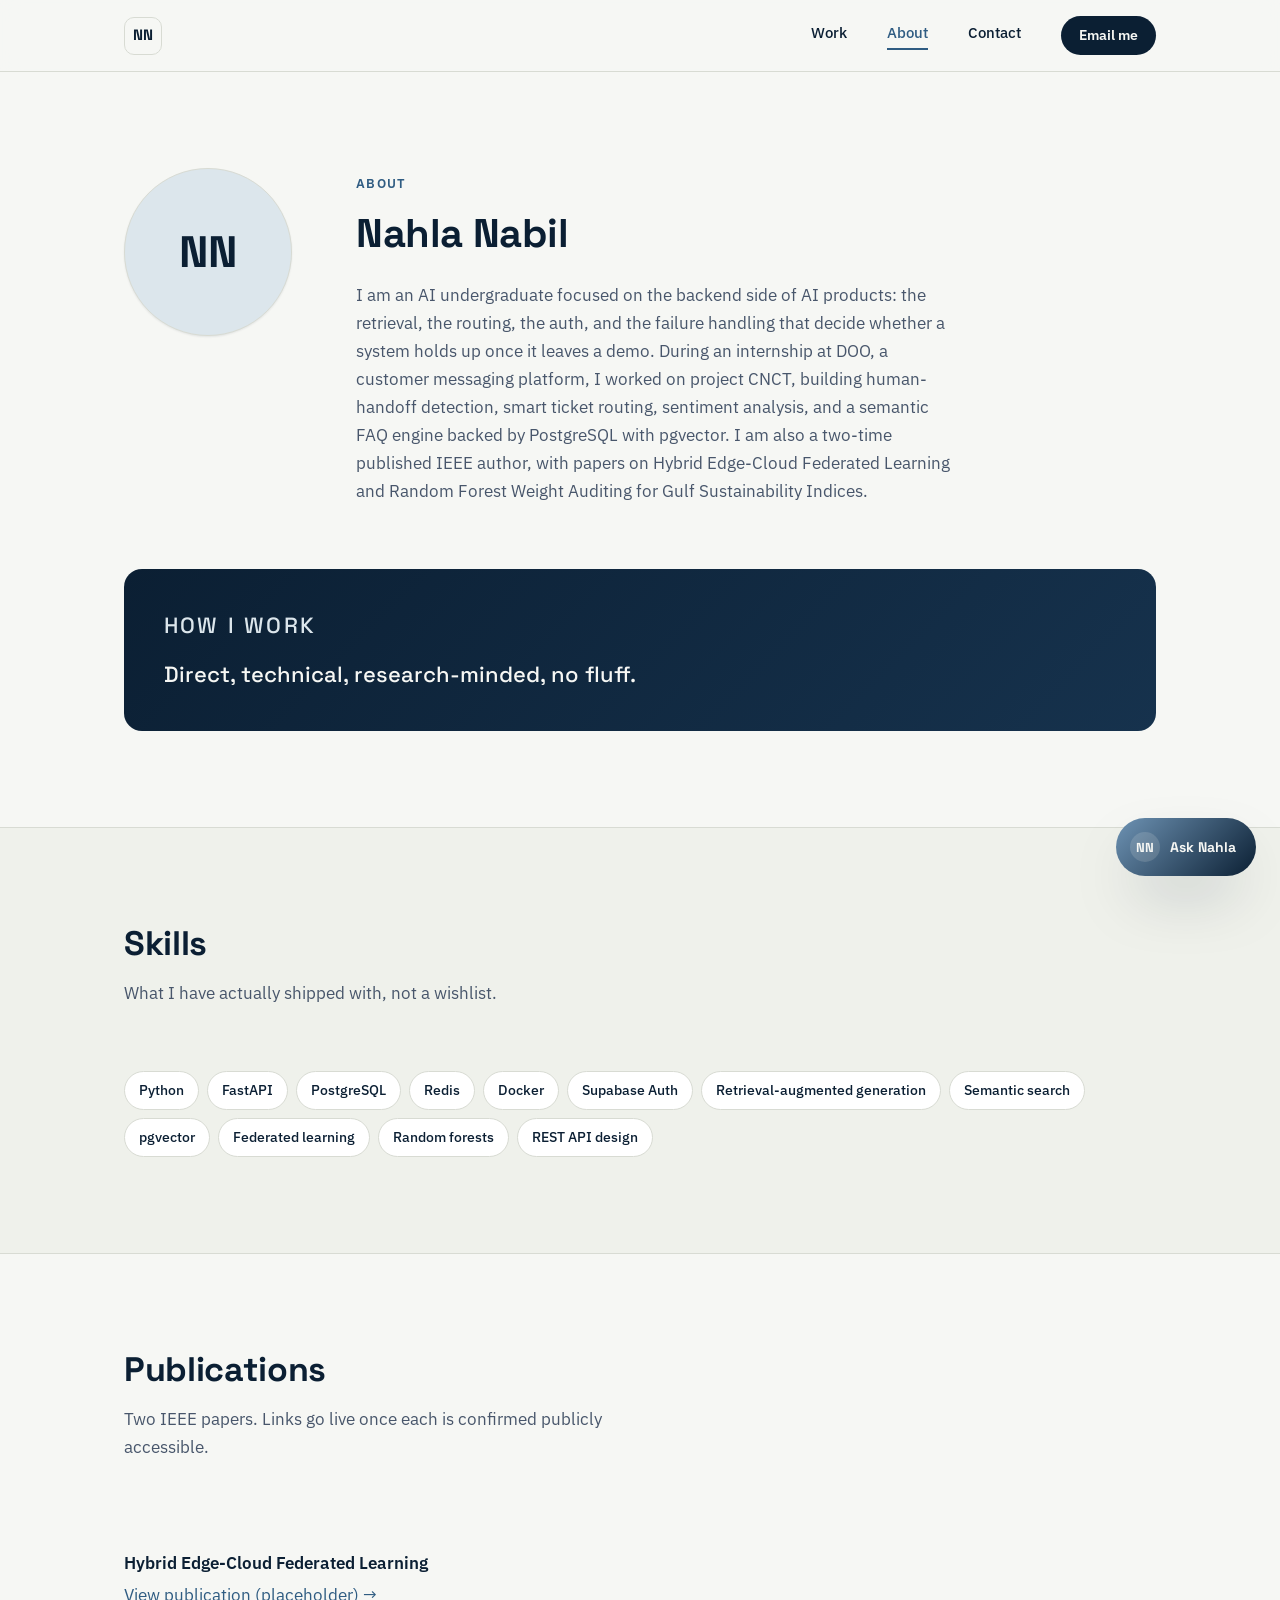
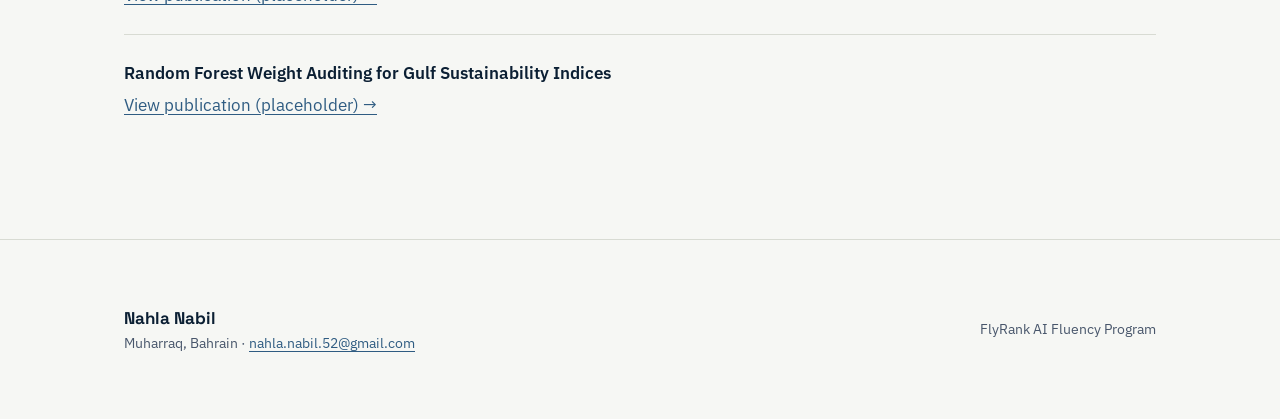
==== about.html @ 473c6525 "Rebuild as 4-page Lovable-style site with Ask Nahla voice agent widget" ====
<!DOCTYPE html>
<html lang="en">
<head>
  <meta charset="UTF-8">
  <meta name="viewport" content="width=device-width, initial-scale=1.0">
  <title>Nahla Nabil: About</title>
  <meta name="description" content="Nahla Nabil, Backend AI Engineering intern: background, how she works, skills, and publications.">
  <link rel="icon" href="data:image/svg+xml,%3Csvg xmlns='http://www.w3.org/2000/svg' viewBox='0 0 64 64'%3E%3Crect width='64' height='64' rx='14' fill='%230B1F33'/%3E%3Ctext x='32' y='40' font-family='Georgia,serif' font-size='24' font-weight='700' fill='%23F6F7F4' text-anchor='middle'%3ENN%3C/text%3E%3C/svg%3E">

  <link rel="preconnect" href="https://fonts.googleapis.com">
  <link rel="preconnect" href="https://fonts.gstatic.com" crossorigin>
  <link href="https://fonts.googleapis.com/css2?family=Space+Grotesk:wght@500;700&family=IBM+Plex+Sans:wght@400;500;600&display=swap" rel="stylesheet">

  <link rel="stylesheet" href="style.css">
  <link rel="stylesheet" href="agent.css">
</head>
<body>

  <a class="skip-link" href="#main">Skip to main content</a>

  <header class="site-header">
    <div class="wrap header-inner">
      <a class="mark" href="index.html" aria-label="Nahla Nabil, home">NN</a>
      <nav class="site-nav" aria-label="Primary">
        <button class="nav-toggle" aria-expanded="false" aria-controls="nav-links" aria-label="Toggle navigation menu">
          <span></span><span></span><span></span>
        </button>
        <div class="nav-links" id="nav-links">
          <a href="work.html">Work</a>
          <a href="about.html" aria-current="page">About</a>
          <a href="contact.html">Contact</a>
          <a class="nav-cta" href="mailto:nahla.nabil.52@gmail.com">Email me</a>
        </div>
      </nav>
    </div>
  </header>

  <main id="main">
    <section class="section section-flush">
      <div class="wrap">
        <div class="about-layout">
          <!-- PLACEHOLDER: replace this initials avatar with a real photo, see README -->
          <div class="avatar reveal" aria-hidden="true">NN</div>
          <div>
            <p class="eyebrow reveal">About</p>
            <h1 class="page-title reveal reveal-delay-1">Nahla Nabil</h1>
            <p class="lede reveal reveal-delay-2">
              I am an AI undergraduate focused on the backend side of AI products: the
              retrieval, the routing, the auth, and the failure handling that decide whether a
              system holds up once it leaves a demo. During an internship at DOO, a customer
              messaging platform, I worked on project CNCT, building human-handoff detection,
              smart ticket routing, sentiment analysis, and a semantic FAQ engine backed by
              PostgreSQL with pgvector. I am also a two-time published IEEE author, with papers
              on Hybrid Edge-Cloud Federated Learning and Random Forest Weight Auditing for
              Gulf Sustainability Indices.
            </p>
          </div>
        </div>

        <div class="voice-card reveal">
          <p class="eyebrow">How I work</p>
          <p>Direct, technical, research-minded, no fluff.</p>
        </div>
      </div>
    </section>

    <section class="section section-alt" id="skills">
      <div class="wrap">
        <div class="section-head reveal">
          <h2>Skills</h2>
          <p>What I have actually shipped with, not a wishlist.</p>
        </div>
        <ul class="skills-list reveal">
          <li>Python</li>
          <li>FastAPI</li>
          <li>PostgreSQL</li>
          <li>Redis</li>
          <li>Docker</li>
          <li>Supabase Auth</li>
          <li>Retrieval-augmented generation</li>
          <li>Semantic search</li>
          <li>pgvector</li>
          <li>Federated learning</li>
          <li>Random forests</li>
          <li>REST API design</li>
        </ul>
      </div>
    </section>

    <section class="section" id="publications">
      <div class="wrap">
        <div class="section-head reveal">
          <h2>Publications</h2>
          <p>Two IEEE papers. Links go live once each is confirmed publicly accessible.</p>
        </div>
        <ul class="pub-list reveal">
          <li>
            <span class="pub-title">Hybrid Edge-Cloud Federated Learning</span>
            <!-- PLACEHOLDER: add the real IEEE Xplore / DOI link once confirmed -->
            <a href="#" data-pub-link="fed-learning">View publication (placeholder) &rarr;</a>
          </li>
          <li>
            <span class="pub-title">Random Forest Weight Auditing for Gulf Sustainability Indices</span>
            <!-- PLACEHOLDER: add the real IEEE Xplore / DOI link once confirmed -->
            <a href="#" data-pub-link="rf-auditing">View publication (placeholder) &rarr;</a>
          </li>
        </ul>
      </div>
    </section>
  </main>

  <footer class="site-footer">
    <div class="wrap footer-inner">
      <div>
        <p class="footer-name">Nahla Nabil</p>
        <p class="footer-meta">Muharraq, Bahrain &middot; <a href="mailto:nahla.nabil.52@gmail.com">nahla.nabil.52@gmail.com</a></p>
      </div>
      <div>
        <p class="footer-note">FlyRank AI Fluency Program</p>
        <div id="flyrank-badge"></div>
      </div>
    </div>
  </footer>

  <div id="agent-root"></div>

  <script src="script.js"></script>
  <script src="agent.js"></script>
</body>
</html>
---- style.css ----
/* ==========================================================================
   Nahla Nabil: personal site
   Identity kit: Space Grotesk (headings) / IBM Plex Sans (body)
   Ink #0B1F33, Paper #F6F7F4, Accent #2F5C82, Line #D8DBD3
   Everything else (gradients, glows, glass) is derived from these four.
   ========================================================================== */

:root {
  --ink: #0B1F33;
  --paper: #F6F7F4;
  --accent: #2F5C82;
  --line: #D8DBD3;

  /* derived tones, all mixes of the four colors above */
  --ink-soft: #48566B;
  --accent-soft: #6E93B4;
  --accent-pale: #DCE6EC;
  --surface: #EFF1EB;
  --hero-mid: #16324D;

  --shadow-sm: 0 1px 2px rgba(11, 31, 51, 0.08);
  --shadow-md: 0 16px 32px -16px rgba(11, 31, 51, 0.28);
  --shadow-lg: 0 28px 64px -20px rgba(11, 31, 51, 0.4);
  --glow: 0 0 0 1px rgba(255, 255, 255, 0.08), 0 12px 40px -10px rgba(110, 147, 180, 0.55);

  --radius-sm: 10px;
  --radius-md: 18px;
  --radius-pill: 999px;

  --max-width: 1080px;
  --max-prose: 640px;

  --space-1: 8px;
  --space-2: 16px;
  --space-3: 24px;
  --space-4: 40px;
  --space-5: 64px;
  --space-6: 96px;
  --space-7: 128px;
}

/* ---- Reset ---- */
*, *::before, *::after { box-sizing: border-box; }
html { -webkit-text-size-adjust: 100%; scroll-behavior: smooth; }

body {
  margin: 0;
  background: var(--paper);
  color: var(--ink);
  font-family: 'IBM Plex Sans', -apple-system, BlinkMacSystemFont, sans-serif;
  font-size: 17px;
  line-height: 1.65;
  -webkit-font-smoothing: antialiased;
}

h1, h2, h3, h4 {
  font-family: 'Space Grotesk', 'IBM Plex Sans', sans-serif;
  font-weight: 700;
  line-height: 1.15;
  letter-spacing: -0.01em;
  margin: 0;
}

p { margin: 0; }

a {
  color: var(--accent);
  text-decoration-thickness: 1px;
  text-underline-offset: 3px;
}
a:hover, a:focus-visible { color: var(--ink); }

ul { margin: 0; padding: 0; list-style: none; }
img { max-width: 100%; display: block; border-radius: var(--radius-sm); }

/* ---- Motion: respect reduced-motion preference ---- */
@media (prefers-reduced-motion: reduce) {
  html { scroll-behavior: auto; }
  *, *::before, *::after {
    animation-duration: 0.001ms !important;
    animation-iteration-count: 1 !important;
    transition-duration: 0.001ms !important;
  }
}

/* ---- Layout helpers ---- */
.wrap { max-width: var(--max-width); margin: 0 auto; padding: 0 var(--space-3); }
.section { padding: var(--space-6) 0; border-top: 1px solid var(--line); }
.section-alt { background: var(--surface); }
.prose { max-width: var(--max-prose); }

.eyebrow {
  display: inline-block;
  font-size: 13px;
  font-weight: 600;
  letter-spacing: 0.1em;
  text-transform: uppercase;
  color: var(--accent);
  margin-bottom: var(--space-2);
}

/* Page intro sections (the short heading block at the top of work/about pages) */
.section-flush { border-top: none; }
.section-tight { padding-bottom: 0; }
.page-title { font-size: clamp(28px, 4.2vw, 40px); margin-bottom: var(--space-3); }
.page-title.is-narrow { max-width: 22ch; }
.lede { color: var(--ink-soft); max-width: 60ch; }

.section-head { margin-bottom: var(--space-5); }
.section-head h2 {
  font-size: clamp(26px, 4vw, 34px);
}
.section-head p { color: var(--ink-soft); margin-top: var(--space-2); max-width: 56ch; }

/* ---- Scroll-reveal ---- */
.reveal {
  opacity: 0;
  transform: translateY(24px);
  transition: opacity 0.7s ease, transform 0.7s ease;
}
.reveal.is-visible { opacity: 1; transform: translateY(0); }
.reveal-delay-1 { transition-delay: 0.08s; }
.reveal-delay-2 { transition-delay: 0.16s; }
.reveal-delay-3 { transition-delay: 0.24s; }

/* ---- Accessibility: skip link ---- */
.skip-link {
  position: absolute;
  left: -9999px;
  top: 0;
  background: var(--ink);
  color: var(--paper);
  padding: var(--space-2);
  z-index: 200;
}
.skip-link:focus { left: var(--space-2); top: var(--space-2); }

a:focus-visible, .btn:focus-visible, button:focus-visible {
  outline: 2px solid var(--accent);
  outline-offset: 2px;
}

/* ==========================================================================
   Header / nav
   ========================================================================== */
.site-header {
  position: sticky;
  top: 0;
  z-index: 50;
  background: rgba(246, 247, 244, 0.82);
  backdrop-filter: blur(10px);
  border-bottom: 1px solid var(--line);
}

.header-inner {
  display: flex;
  align-items: center;
  justify-content: space-between;
  padding-top: var(--space-2);
  padding-bottom: var(--space-2);
}

.mark {
  font-family: 'Space Grotesk', sans-serif;
  font-weight: 700;
  font-size: 15px;
  color: var(--ink);
  border: 1px solid var(--line);
  border-radius: var(--radius-sm);
  width: 38px;
  height: 38px;
  display: flex;
  align-items: center;
  justify-content: center;
  text-decoration: none;
  transition: color 0.2s ease, border-color 0.2s ease, transform 0.2s ease;
}
.mark:hover, .mark:focus-visible {
  color: var(--accent);
  border-color: var(--accent);
  transform: translateY(-1px);
}

.site-nav { display: flex; align-items: center; }

.nav-toggle {
  display: none;
  flex-direction: column;
  justify-content: center;
  gap: 5px;
  width: 38px;
  height: 38px;
  border: 1px solid var(--line);
  border-radius: var(--radius-sm);
  background: transparent;
  cursor: pointer;
}
.nav-toggle span {
  display: block;
  width: 16px;
  height: 2px;
  margin: 0 auto;
  background: var(--ink);
  transition: transform 0.2s ease, opacity 0.2s ease;
}
.nav-toggle[aria-expanded="true"] span:nth-child(1) { transform: translateY(7px) rotate(45deg); }
.nav-toggle[aria-expanded="true"] span:nth-child(2) { opacity: 0; }
.nav-toggle[aria-expanded="true"] span:nth-child(3) { transform: translateY(-7px) rotate(-45deg); }

.nav-links { display: flex; align-items: center; gap: var(--space-4); }

.nav-links a:not(.nav-cta) {
  position: relative;
  color: var(--ink);
  font-size: 15px;
  font-weight: 500;
  text-decoration: none;
  padding-bottom: 4px;
}
.nav-links a:not(.nav-cta)::after {
  content: "";
  position: absolute;
  left: 0;
  bottom: 0;
  width: 100%;
  height: 2px;
  background: var(--accent);
  transform: scaleX(0);
  transform-origin: left;
  transition: transform 0.25s ease;
}
.nav-links a:not(.nav-cta):hover::after,
.nav-links a[aria-current="page"]::after {
  transform: scaleX(1);
}
.nav-links a[aria-current="page"] { color: var(--accent); }

.nav-cta {
  font-size: 14px;
  font-weight: 600;
  color: var(--paper) !important;
  background: var(--ink);
  padding: 8px 18px;
  border-radius: var(--radius-pill);
  text-decoration: none !important;
  transition: background 0.2s ease, transform 0.2s ease;
}
.nav-cta:hover, .nav-cta:focus-visible {
  background: var(--accent);
  transform: translateY(-1px);
}

@media (max-width: 720px) {
  .nav-toggle { display: flex; }
  .nav-links {
    position: absolute;
    top: 100%;
    left: 0;
    right: 0;
    flex-direction: column;
    align-items: flex-start;
    gap: var(--space-2);
    background: var(--paper);
    border-bottom: 1px solid var(--line);
    padding: var(--space-3);
    max-height: 0;
    overflow: hidden;
    opacity: 0;
    transition: max-height 0.3s ease, opacity 0.2s ease;
  }
  .nav-links.is-open { max-height: 320px; opacity: 1; }
  .nav-cta { align-self: flex-start; }
}

/* ==========================================================================
   Buttons
   ========================================================================== */
.btn {
  display: inline-flex;
  align-items: center;
  gap: 8px;
  font-weight: 600;
  font-size: 15px;
  text-decoration: none !important;
  padding: 13px 26px;
  border-radius: var(--radius-pill);
  border: 1px solid transparent;
  cursor: pointer;
  transition: transform 0.2s ease, box-shadow 0.2s ease, background 0.2s ease, border-color 0.2s ease;
}

.btn-primary {
  background: linear-gradient(135deg, var(--accent-soft), var(--accent));
  color: var(--paper) !important;
  box-shadow: var(--shadow-sm);
}
.btn-primary:hover, .btn-primary:focus-visible {
  transform: translateY(-2px);
  box-shadow: var(--glow);
}

.btn-outline-light {
  background: transparent;
  color: var(--paper) !important;
  border-color: rgba(246, 247, 244, 0.45);
}
.btn-outline-light:hover, .btn-outline-light:focus-visible {
  border-color: var(--paper);
  background: rgba(246, 247, 244, 0.1);
  transform: translateY(-2px);
}

.btn-outline-dark {
  background: transparent;
  color: var(--ink) !important;
  border-color: var(--ink);
}
.btn-outline-dark:hover, .btn-outline-dark:focus-visible {
  border-color: var(--accent);
  color: var(--accent) !important;
  transform: translateY(-2px);
}

.cta-row { display: flex; flex-wrap: wrap; gap: var(--space-2); }

/* ==========================================================================
   Hero (gradient mesh, animated blobs)
   ========================================================================== */
.hero {
  position: relative;
  overflow: hidden;
  background: linear-gradient(160deg, var(--ink) 0%, var(--hero-mid) 48%, var(--accent) 100%);
  color: var(--paper);
  padding: var(--space-7) 0 var(--space-6);
}

.hero::before, .hero::after {
  content: "";
  position: absolute;
  border-radius: 50%;
  filter: blur(70px);
  opacity: 0.55;
  pointer-events: none;
  animation: float 14s ease-in-out infinite;
}
.hero::before { width: 440px; height: 440px; background: var(--accent-soft); top: -140px; right: -100px; }
.hero::after { width: 340px; height: 340px; background: #0B1F33; bottom: -160px; left: -80px; animation-delay: -7s; }

@keyframes float {
  0%, 100% { transform: translate(0, 0); }
  50% { transform: translate(18px, -22px); }
}

.hero .wrap { position: relative; z-index: 1; }

.hero-layout {
  display: grid;
  grid-template-columns: 1fr auto;
  gap: var(--space-5);
  align-items: center;
}

.hero .eyebrow { color: var(--accent-pale); }

.hero h1 {
  font-size: clamp(30px, 4.4vw, 42px);
  margin-bottom: var(--space-3);
}

.hero .claim {
  font-family: 'Space Grotesk', sans-serif;
  font-weight: 700;
  font-size: clamp(22px, 3vw, 28px);
  line-height: 1.3;
  max-width: 20ch;
  margin-bottom: var(--space-4);
  background: linear-gradient(90deg, var(--paper), var(--accent-pale));
  -webkit-background-clip: text;
  background-clip: text;
  color: transparent;
}

.hero .role-line {
  color: rgba(246, 247, 244, 0.78);
  font-size: 16px;
  margin-bottom: var(--space-4);
}

/* PLACEHOLDER: this initials avatar stands in for a real photo. See README
   for how to swap it for an <img> once a photo is ready. */
.avatar {
  width: 168px;
  height: 168px;
  border-radius: 50%;
  margin-left: auto;
  display: flex;
  align-items: center;
  justify-content: center;
  font-family: 'Space Grotesk', sans-serif;
  font-weight: 700;
  font-size: 44px;
  color: var(--paper);
  background: rgba(246, 247, 244, 0.08);
  border: 1px solid rgba(246, 247, 244, 0.3);
  box-shadow: 0 0 0 1px rgba(255, 255, 255, 0.05), 0 20px 60px -12px rgba(0, 0, 0, 0.5);
  animation: pulse-ring 4s ease-in-out infinite;
}

@keyframes pulse-ring {
  0%, 100% { box-shadow: 0 0 0 0 rgba(246, 247, 244, 0.18), var(--shadow-lg); }
  50% { box-shadow: 0 0 0 14px rgba(246, 247, 244, 0), var(--shadow-lg); }
}

@media (max-width: 720px) {
  .hero-layout { grid-template-columns: 1fr; }
  .avatar { margin: 0 0 var(--space-2); width: 120px; height: 120px; font-size: 32px; }
}

/* ==========================================================================
   Signature evidence panel (pipeline diagram, not fabricated code)
   ========================================================================== */
.panel {
  margin-top: var(--space-6);
  background: rgba(246, 247, 244, 0.08);
  border: 1px solid rgba(246, 247, 244, 0.18);
  border-radius: var(--radius-md);
  padding: var(--space-4);
  backdrop-filter: blur(6px);
}

.panel-label {
  font-size: 13px;
  font-weight: 600;
  letter-spacing: 0.08em;
  text-transform: uppercase;
  color: var(--accent-pale);
  margin-bottom: var(--space-3);
}

.pipeline {
  display: flex;
  align-items: stretch;
  gap: var(--space-2);
  flex-wrap: wrap;
}

.pipeline-step {
  flex: 1 1 180px;
  background: rgba(246, 247, 244, 0.06);
  border: 1px solid rgba(246, 247, 244, 0.14);
  border-radius: var(--radius-sm);
  padding: var(--space-3);
}

.step-index {
  display: inline-flex;
  align-items: center;
  justify-content: center;
  width: 26px;
  height: 26px;
  border-radius: 50%;
  background: var(--accent-soft);
  color: var(--ink);
  font-weight: 700;
  font-size: 13px;
  margin-bottom: var(--space-2);
}

.step-name {
  display: block;
  font-family: 'Space Grotesk', sans-serif;
  font-weight: 700;
  font-size: 17px;
  color: var(--paper);
  margin-bottom: 4px;
}

.pipeline-step p { color: rgba(246, 247, 244, 0.75); font-size: 15px; }

.pipeline-arrow {
  display: flex;
  align-items: center;
  color: var(--accent-pale);
  font-size: 20px;
}

@media (max-width: 640px) {
  .pipeline { flex-direction: column; }
  .pipeline-arrow { transform: rotate(90deg); align-self: center; }
}

/* ==========================================================================
   Evidence / case cards (grid)
   ========================================================================== */
.card-grid {
  display: grid;
  grid-template-columns: repeat(auto-fit, minmax(260px, 1fr));
  gap: var(--space-3);
}

.card {
  background: #fff;
  border: 1px solid var(--line);
  border-radius: var(--radius-md);
  padding: var(--space-4);
  box-shadow: var(--shadow-sm);
  transition: transform 0.25s ease, box-shadow 0.25s ease, border-color 0.25s ease;
  text-decoration: none !important;
  color: var(--ink) !important;
  display: block;
}
.card:hover, .card:focus-visible {
  transform: translateY(-6px);
  box-shadow: var(--shadow-md);
  border-color: var(--accent-soft);
}

.card-label {
  font-size: 12px;
  font-weight: 600;
  letter-spacing: 0.06em;
  text-transform: uppercase;
  color: var(--accent);
  margin-bottom: var(--space-1);
}

.card h3 { font-size: 21px; margin-bottom: var(--space-2); }
.card p { color: var(--ink-soft); font-size: 15px; margin-bottom: var(--space-2); }
.card .card-link { font-weight: 600; font-size: 14px; color: var(--accent) !important; }

/* ==========================================================================
   Case study blocks (work.html)
   ========================================================================== */
.case-block {
  padding: var(--space-6) 0;
  border-top: 1px solid var(--line);
  scroll-margin-top: 90px;
}
.case-block:first-of-type { border-top: none; padding-top: var(--space-4); }

.case-head { display: flex; flex-wrap: wrap; align-items: baseline; gap: var(--space-2); margin-bottom: var(--space-3); }
.case-head h2 { font-size: clamp(24px, 3.6vw, 32px); }

.case-tag {
  font-size: 12px;
  font-weight: 600;
  letter-spacing: 0.06em;
  text-transform: uppercase;
  color: var(--accent);
  border: 1px solid var(--accent-pale);
  background: var(--accent-pale);
  padding: 4px 10px;
  border-radius: var(--radius-pill);
}

.case-block p { color: var(--ink-soft); max-width: 68ch; margin-bottom: var(--space-3); }

.tech-tags { display: flex; flex-wrap: wrap; gap: var(--space-1); margin: var(--space-2) 0 var(--space-3); }
.tech-tag {
  font-size: 13px;
  font-weight: 500;
  color: var(--ink-soft);
  border: 1px solid var(--line);
  padding: 5px 12px;
  border-radius: var(--radius-pill);
  background: var(--surface);
}

.case-shot {
  border: 1px solid var(--line);
  border-radius: var(--radius-md);
  overflow: hidden;
  box-shadow: var(--shadow-sm);
  margin-bottom: var(--space-3);
}
.case-shot img { border-radius: 0; }
.case-shot figcaption {
  font-size: 13px;
  color: var(--ink-soft);
  padding: var(--space-2) var(--space-3);
  border-top: 1px solid var(--line);
  background: #fff;
}

.case-links { display: flex; flex-wrap: wrap; gap: var(--space-2); margin-bottom: var(--space-3); }
.case-links a {
  font-weight: 600;
  font-size: 14px;
  text-decoration: none;
  border-bottom: 1px solid var(--accent-pale);
}

.case-cta { margin-top: var(--space-3); }

/* ==========================================================================
   About page
   ========================================================================== */
.about-layout {
  display: grid;
  grid-template-columns: auto 1fr;
  gap: var(--space-5);
  align-items: start;
}
.about-layout .avatar {
  margin-left: 0;
  color: var(--ink);
  background: var(--accent-pale);
  border-color: var(--line);
  box-shadow: var(--shadow-sm);
  animation: none;
}
@media (max-width: 640px) {
  .about-layout { grid-template-columns: 1fr; }
}

.voice-card {
  background: linear-gradient(135deg, var(--ink), var(--hero-mid));
  color: var(--paper);
  border-radius: var(--radius-md);
  padding: var(--space-4);
  margin-top: var(--space-5);
}
.voice-card p {
  font-family: 'Space Grotesk', sans-serif;
  font-size: clamp(18px, 2.4vw, 22px);
  font-weight: 500;
  line-height: 1.5;
}
.voice-card .eyebrow { color: var(--accent-pale); }

.skills-list { display: flex; flex-wrap: wrap; gap: var(--space-1); margin-top: var(--space-2); }
.skills-list li {
  font-size: 14px;
  font-weight: 500;
  color: var(--ink);
  background: #fff;
  border: 1px solid var(--line);
  padding: 7px 14px;
  border-radius: var(--radius-pill);
}

.pub-list li {
  padding: var(--space-3) 0;
  border-bottom: 1px solid var(--line);
}
.pub-list li:last-child { border-bottom: none; }
.pub-list .pub-title { font-weight: 600; display: block; margin-bottom: 4px; }

/* ==========================================================================
   Contact page
   ========================================================================== */
.contact-hero {
  background: linear-gradient(160deg, var(--ink) 0%, var(--hero-mid) 100%);
  color: var(--paper);
  padding: var(--space-6) 0;
  text-align: center;
}
.contact-hero .eyebrow { color: var(--accent-pale); }
.contact-hero h1 { font-size: clamp(28px, 4.4vw, 38px); margin-bottom: var(--space-3); }
.contact-hero p { color: rgba(246, 247, 244, 0.8); max-width: 46ch; margin: 0 auto var(--space-4); }
.contact-hero .cta-row { justify-content: center; }

.contact-grid {
  display: grid;
  grid-template-columns: repeat(auto-fit, minmax(220px, 1fr));
  gap: var(--space-3);
}

.contact-card {
  background: #fff;
  border: 1px solid var(--line);
  border-radius: var(--radius-md);
  padding: var(--space-3);
  text-align: center;
  transition: transform 0.25s ease, box-shadow 0.25s ease;
}
.contact-card:hover { transform: translateY(-4px); box-shadow: var(--shadow-md); }
.contact-card .contact-label {
  display: block;
  font-size: 13px;
  font-weight: 600;
  letter-spacing: 0.05em;
  text-transform: uppercase;
  color: var(--ink-soft);
  margin-bottom: var(--space-1);
}
.contact-card a { font-weight: 600; text-decoration: none; word-break: break-word; }

/* ==========================================================================
   Footer
   ========================================================================== */
.site-footer {
  border-top: 1px solid var(--line);
  padding: var(--space-5) 0;
}
.footer-inner {
  display: flex;
  flex-wrap: wrap;
  justify-content: space-between;
  align-items: center;
  gap: var(--space-2);
}
.footer-name { font-family: 'Space Grotesk', sans-serif; font-weight: 700; }
.footer-meta, .footer-note { font-size: 14px; color: var(--ink-soft); }
#flyrank-badge:not(:empty) { margin-top: var(--space-2); }

/* ---- Responsive ---- */
@media (max-width: 480px) {
  .header-inner { padding-top: var(--space-2); padding-bottom: var(--space-2); }
}
---- agent.css ----
/* ==========================================================================
   Ask Nahla: voice-enabled AI agent widget
   Uses the same identity-kit variables defined in style.css (loaded first).
   ========================================================================== */

.agent-fab {
  position: fixed;
  right: 24px;
  bottom: 24px;
  z-index: 100;
  display: flex;
  align-items: center;
  gap: 10px;
  background: linear-gradient(135deg, var(--accent-soft), var(--ink));
  color: var(--paper);
  border: none;
  border-radius: var(--radius-pill);
  padding: 14px 20px 14px 14px;
  font-family: "Space Grotesk", sans-serif;
  font-weight: 700;
  font-size: 14px;
  cursor: pointer;
  box-shadow: var(--shadow-lg);
  animation: agent-breathe 3.2s ease-in-out infinite;
  transition: transform 0.2s ease;
}
.agent-fab:hover, .agent-fab:focus-visible { transform: translateY(-3px) scale(1.02); }

@keyframes agent-breathe {
  0%, 100% { box-shadow: var(--shadow-lg), 0 0 0 0 rgba(110, 147, 180, 0.4); }
  50% { box-shadow: var(--shadow-lg), 0 0 0 10px rgba(110, 147, 180, 0); }
}

.agent-fab-icon {
  width: 30px;
  height: 30px;
  border-radius: 50%;
  background: rgba(246, 247, 244, 0.15);
  display: flex;
  align-items: center;
  justify-content: center;
  font-size: 13px;
}

.agent-panel {
  position: fixed;
  right: 24px;
  bottom: 24px;
  z-index: 101;
  width: min(380px, calc(100vw - 32px));
  max-height: min(600px, calc(100vh - 48px));
  display: flex;
  flex-direction: column;
  background: var(--paper);
  border: 1px solid var(--line);
  border-radius: var(--radius-md);
  box-shadow: var(--shadow-lg);
  overflow: hidden;
  transform: translateY(16px) scale(0.98);
  opacity: 0;
  pointer-events: none;
  transition: transform 0.25s ease, opacity 0.25s ease;
}
.agent-panel.is-open {
  transform: translateY(0) scale(1);
  opacity: 1;
  pointer-events: auto;
}

.agent-header {
  display: flex;
  align-items: center;
  gap: 12px;
  padding: 16px;
  background: linear-gradient(135deg, var(--ink), var(--hero-mid));
  color: var(--paper);
}
.agent-header .mark {
  border-color: rgba(246, 247, 244, 0.3);
  color: var(--paper);
  flex-shrink: 0;
}
.agent-header-text { flex: 1; }
.agent-header-text strong { font-family: "Space Grotesk", sans-serif; font-size: 15px; display: block; }
.agent-header-text span { font-size: 12px; color: rgba(246, 247, 244, 0.75); }
.agent-close {
  background: transparent;
  border: none;
  color: var(--paper);
  font-size: 20px;
  line-height: 1;
  cursor: pointer;
  padding: 4px;
}

.agent-disclosure {
  font-size: 12px;
  color: var(--ink-soft);
  background: var(--surface);
  border-bottom: 1px solid var(--line);
  padding: 10px 16px;
}

.agent-messages {
  flex: 1;
  overflow-y: auto;
  padding: 16px;
  display: flex;
  flex-direction: column;
  gap: 10px;
  min-height: 160px;
}

.agent-msg {
  max-width: 88%;
  padding: 10px 14px;
  border-radius: var(--radius-sm);
  font-size: 14px;
  line-height: 1.5;
}
.agent-msg-user {
  align-self: flex-end;
  background: var(--ink);
  color: var(--paper);
}
.agent-msg-assistant {
  align-self: flex-start;
  background: #fff;
  border: 1px solid var(--line);
  color: var(--ink);
}
.agent-msg-system {
  align-self: center;
  background: transparent;
  color: var(--ink-soft);
  font-size: 12.5px;
  text-align: center;
  max-width: 100%;
}

.agent-status {
  padding: 0 16px;
  font-size: 12.5px;
  color: var(--accent);
  min-height: 18px;
  display: flex;
  align-items: center;
  gap: 8px;
}

.agent-wave {
  display: inline-flex;
  gap: 2px;
  align-items: flex-end;
  height: 12px;
}
.agent-wave span {
  width: 3px;
  background: var(--accent);
  border-radius: 2px;
  animation: agent-wave-bounce 1s ease-in-out infinite;
}
.agent-wave span:nth-child(2) { animation-delay: 0.15s; }
.agent-wave span:nth-child(3) { animation-delay: 0.3s; }
@keyframes agent-wave-bounce {
  0%, 100% { height: 4px; }
  50% { height: 12px; }
}

.agent-input-row {
  display: flex;
  align-items: center;
  gap: 8px;
  padding: 12px 16px 16px;
  border-top: 1px solid var(--line);
}

.agent-text-input {
  flex: 1;
  border: 1px solid var(--line);
  border-radius: var(--radius-pill);
  padding: 10px 16px;
  font-family: "IBM Plex Sans", sans-serif;
  font-size: 14px;
  color: var(--ink);
  background: #fff;
}
.agent-text-input:focus-visible { outline: 2px solid var(--accent); outline-offset: 1px; }

.agent-mic-btn, .agent-send-btn {
  flex-shrink: 0;
  width: 38px;
  height: 38px;
  border-radius: 50%;
  border: 1px solid var(--line);
  background: #fff;
  color: var(--ink);
  cursor: pointer;
  display: flex;
  align-items: center;
  justify-content: center;
  font-size: 15px;
  transition: background 0.2s ease, color 0.2s ease, border-color 0.2s ease;
}
.agent-mic-btn:hover, .agent-send-btn:hover { border-color: var(--accent); color: var(--accent); }
.agent-mic-btn[data-listening="true"] {
  background: var(--accent);
  color: var(--paper);
  border-color: var(--accent);
  animation: agent-breathe 1.4s ease-in-out infinite;
}
.agent-mic-btn[hidden] { display: none; }

@media (max-width: 480px) {
  .agent-fab span.agent-fab-label { display: none; }
  .agent-fab { padding: 14px; }
}
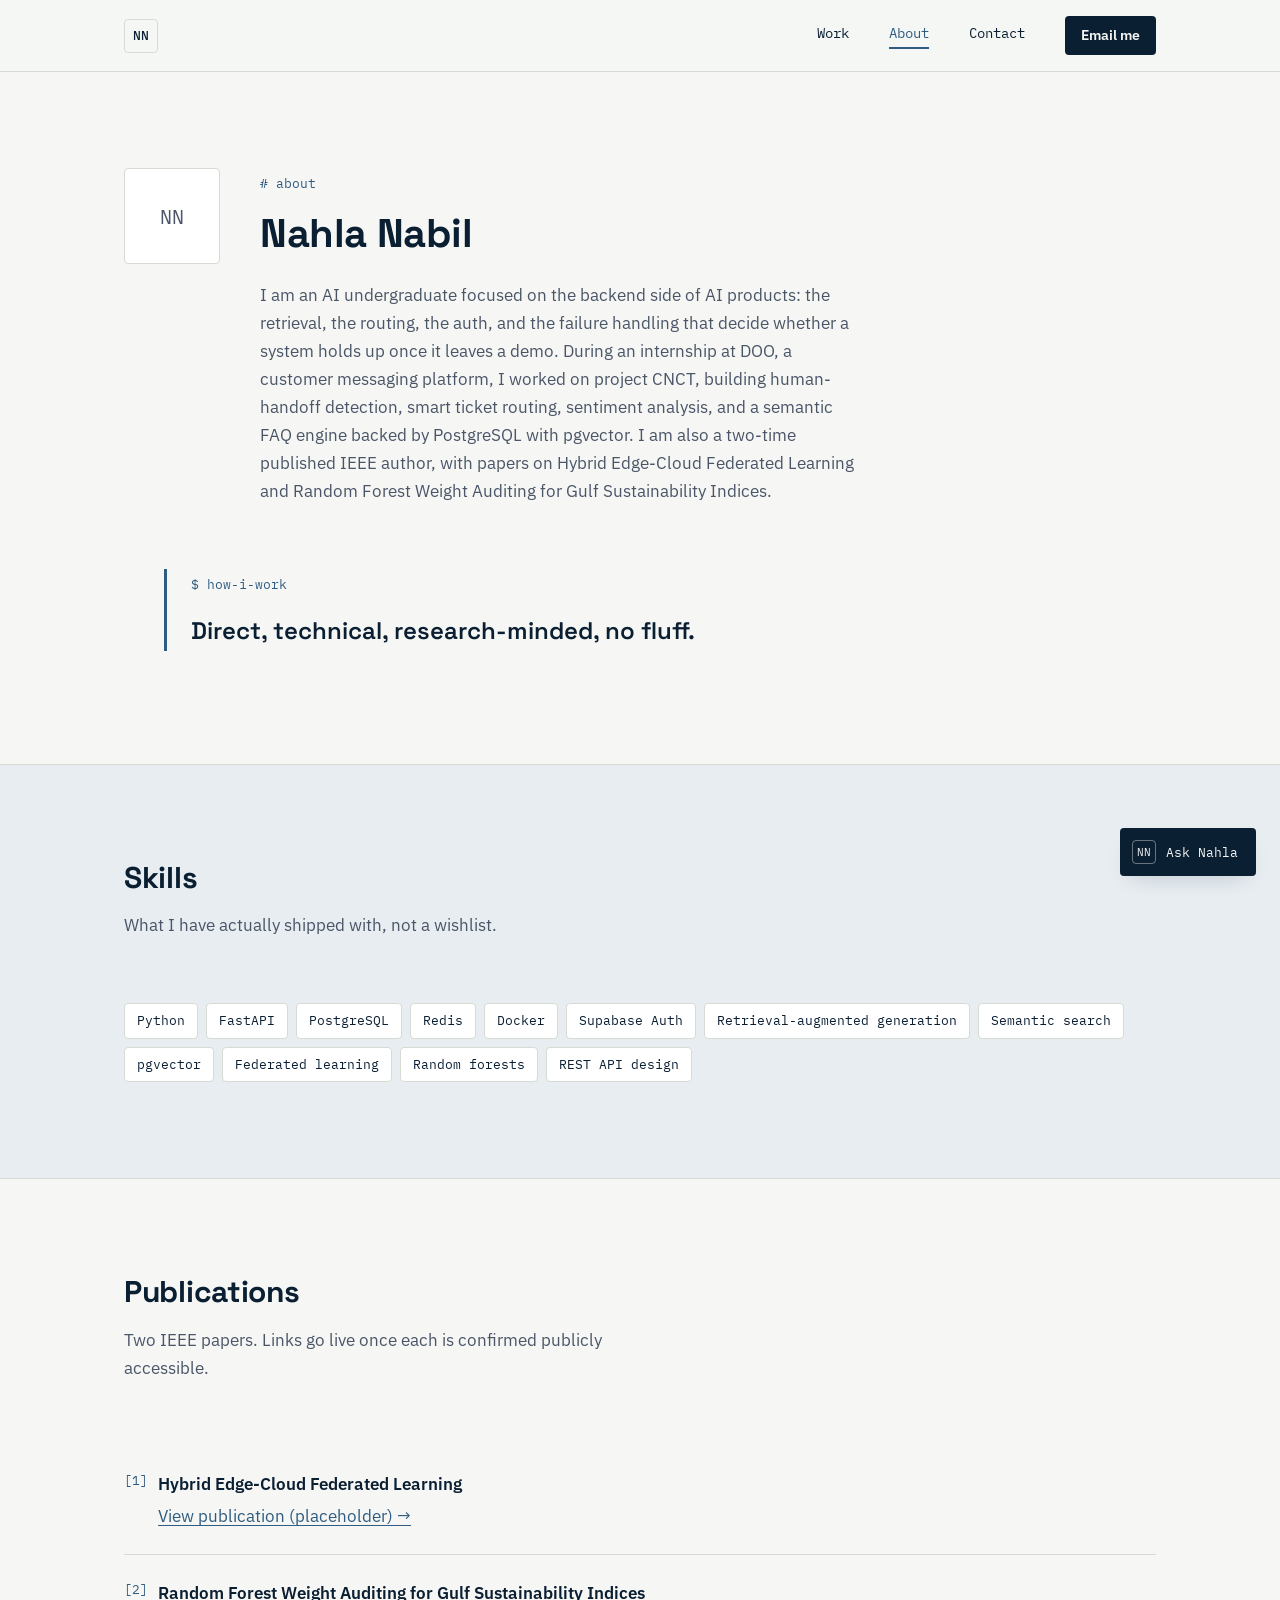
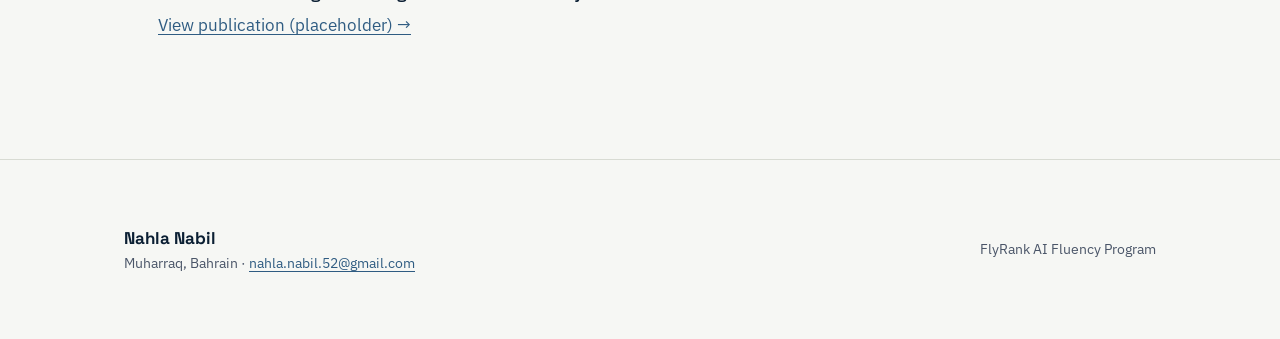
==== commit b0a682f1: "Redesign: engineering-notebook direction (dot-grid, mono utility layer, bracket status tags, contact" ====
--- a/about.html
+++ b/about.html
@@ -9,7 +9,7 @@
 
   <link rel="preconnect" href="https://fonts.googleapis.com">
   <link rel="preconnect" href="https://fonts.gstatic.com" crossorigin>
-  <link href="https://fonts.googleapis.com/css2?family=Space+Grotesk:wght@500;700&family=IBM+Plex+Sans:wght@400;500;600&display=swap" rel="stylesheet">
+  <link href="https://fonts.googleapis.com/css2?family=Space+Grotesk:wght@500;700&family=IBM+Plex+Sans:wght@400;500;600&family=IBM+Plex+Mono:wght@400;500&display=swap" rel="stylesheet">
 
   <link rel="stylesheet" href="style.css">
   <link rel="stylesheet" href="agent.css">
@@ -42,7 +42,7 @@
           <!-- PLACEHOLDER: replace this initials avatar with a real photo, see README -->
           <div class="avatar reveal" aria-hidden="true">NN</div>
           <div>
-            <p class="eyebrow reveal">About</p>
+            <p class="eyebrow-mono reveal"># about</p>
             <h1 class="page-title reveal reveal-delay-1">Nahla Nabil</h1>
             <p class="lede reveal reveal-delay-2">
               I am an AI undergraduate focused on the backend side of AI products: the
@@ -57,10 +57,10 @@
           </div>
         </div>
 
-        <div class="voice-card reveal">
-          <p class="eyebrow">How I work</p>
+        <blockquote class="pull-quote reveal">
+          <p class="eyebrow-mono">$ how-i-work</p>
           <p>Direct, technical, research-minded, no fluff.</p>
-        </div>
+        </blockquote>
       </div>
     </section>
 
--- a/style.css
+++ b/style.css
@@ -1,8 +1,15 @@
 /* ==========================================================================
    Nahla Nabil: personal site
-   Identity kit: Space Grotesk (headings) / IBM Plex Sans (body)
-   Ink #0B1F33, Paper #F6F7F4, Accent #2F5C82, Line #D8DBD3
-   Everything else (gradients, glows, glass) is derived from these four.
+
+   Design direction: "a well-kept engineering notebook", precise, unhurried,
+   the work stays the loudest thing on the page. Paper, not glass. Sharp
+   corners, not pills. A monospace utility layer (comments, status tags,
+   a config file) drawn from the actual vernacular of backend engineering,
+   not generic SaaS gradients.
+
+   Identity kit (fixed): Space Grotesk (display) / IBM Plex Sans (body) /
+   IBM Plex Mono (utility). Ink #0B1F33, Paper #F6F7F4, Accent #2F5C82,
+   Line #D8DBD3. Every other color below is a literal tint of these four.
    ========================================================================== */
 
 :root {
@@ -11,21 +18,14 @@
   --accent: #2F5C82;
   --line: #D8DBD3;
 
-  /* derived tones, all mixes of the four colors above */
-  --ink-soft: #48566B;
-  --accent-soft: #6E93B4;
-  --accent-pale: #DCE6EC;
-  --surface: #EFF1EB;
-  --hero-mid: #16324D;
+  --ink-soft: #4A5568;
+  --accent-tint: #E7EDF1; /* paper mixed toward accent, for quiet fills */
+  --dot: rgba(11, 31, 51, 0.08); /* ink at low opacity, for the graph-paper texture */
 
   --shadow-sm: 0 1px 2px rgba(11, 31, 51, 0.08);
-  --shadow-md: 0 16px 32px -16px rgba(11, 31, 51, 0.28);
-  --shadow-lg: 0 28px 64px -20px rgba(11, 31, 51, 0.4);
-  --glow: 0 0 0 1px rgba(255, 255, 255, 0.08), 0 12px 40px -10px rgba(110, 147, 180, 0.55);
-
-  --radius-sm: 10px;
-  --radius-md: 18px;
-  --radius-pill: 999px;
+  --shadow-md: 0 10px 24px -12px rgba(11, 31, 51, 0.22);
+
+  --radius: 4px;
 
   --max-width: 1080px;
   --max-prose: 640px;
@@ -36,7 +36,6 @@
   --space-4: 40px;
   --space-5: 64px;
   --space-6: 96px;
-  --space-7: 128px;
 }
 
 /* ---- Reset ---- */
@@ -71,7 +70,11 @@
 a:hover, a:focus-visible { color: var(--ink); }
 
 ul { margin: 0; padding: 0; list-style: none; }
-img { max-width: 100%; display: block; border-radius: var(--radius-sm); }
+img { max-width: 100%; display: block; border-radius: 0; }
+
+code, .mono {
+  font-family: 'IBM Plex Mono', ui-monospace, Menlo, Consolas, monospace;
+}
 
 /* ---- Motion: respect reduced-motion preference ---- */
 @media (prefers-reduced-motion: reduce) {
@@ -86,52 +89,40 @@
 /* ---- Layout helpers ---- */
 .wrap { max-width: var(--max-width); margin: 0 auto; padding: 0 var(--space-3); }
 .section { padding: var(--space-6) 0; border-top: 1px solid var(--line); }
-.section-alt { background: var(--surface); }
-.prose { max-width: var(--max-prose); }
-
-.eyebrow {
+.section-alt { background: var(--accent-tint); }
+.section-flush { border-top: none; }
+.section-tight { padding-bottom: 0; }
+
+/* A line of source-code-comment syntax used as every page's top label.
+   Reserved for exactly one place per page: this is the boldness budget. */
+.eyebrow-mono {
   display: inline-block;
+  font-family: 'IBM Plex Mono', monospace;
   font-size: 13px;
-  font-weight: 600;
-  letter-spacing: 0.1em;
-  text-transform: uppercase;
   color: var(--accent);
   margin-bottom: var(--space-2);
 }
 
-/* Page intro sections (the short heading block at the top of work/about pages) */
-.section-flush { border-top: none; }
-.section-tight { padding-bottom: 0; }
 .page-title { font-size: clamp(28px, 4.2vw, 40px); margin-bottom: var(--space-3); }
 .page-title.is-narrow { max-width: 22ch; }
 .lede { color: var(--ink-soft); max-width: 60ch; }
 
 .section-head { margin-bottom: var(--space-5); }
-.section-head h2 {
-  font-size: clamp(26px, 4vw, 34px);
-}
+.section-head h2 { font-size: clamp(24px, 3.6vw, 30px); }
 .section-head p { color: var(--ink-soft); margin-top: var(--space-2); max-width: 56ch; }
 
 /* ---- Scroll-reveal ---- */
-.reveal {
-  opacity: 0;
-  transform: translateY(24px);
-  transition: opacity 0.7s ease, transform 0.7s ease;
-}
+.reveal { opacity: 0; transform: translateY(18px); transition: opacity 0.6s ease, transform 0.6s ease; }
 .reveal.is-visible { opacity: 1; transform: translateY(0); }
-.reveal-delay-1 { transition-delay: 0.08s; }
-.reveal-delay-2 { transition-delay: 0.16s; }
-.reveal-delay-3 { transition-delay: 0.24s; }
+.reveal-delay-1 { transition-delay: 0.06s; }
+.reveal-delay-2 { transition-delay: 0.12s; }
+.reveal-delay-3 { transition-delay: 0.18s; }
 
 /* ---- Accessibility: skip link ---- */
 .skip-link {
-  position: absolute;
-  left: -9999px;
-  top: 0;
-  background: var(--ink);
-  color: var(--paper);
-  padding: var(--space-2);
-  z-index: 200;
+  position: absolute; left: -9999px; top: 0;
+  background: var(--ink); color: var(--paper);
+  padding: var(--space-2); z-index: 200;
 }
 .skip-link:focus { left: var(--space-2); top: var(--space-2); }
 
@@ -144,65 +135,39 @@
    Header / nav
    ========================================================================== */
 .site-header {
-  position: sticky;
-  top: 0;
-  z-index: 50;
-  background: rgba(246, 247, 244, 0.82);
-  backdrop-filter: blur(10px);
+  position: sticky; top: 0; z-index: 50;
+  background: rgba(246, 247, 244, 0.9);
+  backdrop-filter: blur(6px);
   border-bottom: 1px solid var(--line);
 }
 
 .header-inner {
-  display: flex;
-  align-items: center;
-  justify-content: space-between;
-  padding-top: var(--space-2);
-  padding-bottom: var(--space-2);
+  display: flex; align-items: center; justify-content: space-between;
+  padding-top: var(--space-2); padding-bottom: var(--space-2);
 }
 
 .mark {
-  font-family: 'Space Grotesk', sans-serif;
-  font-weight: 700;
-  font-size: 15px;
+  font-family: 'IBM Plex Mono', monospace;
+  font-weight: 500; font-size: 13px;
   color: var(--ink);
   border: 1px solid var(--line);
-  border-radius: var(--radius-sm);
-  width: 38px;
-  height: 38px;
-  display: flex;
-  align-items: center;
-  justify-content: center;
+  border-radius: var(--radius);
+  width: 34px; height: 34px;
+  display: flex; align-items: center; justify-content: center;
   text-decoration: none;
-  transition: color 0.2s ease, border-color 0.2s ease, transform 0.2s ease;
-}
-.mark:hover, .mark:focus-visible {
-  color: var(--accent);
-  border-color: var(--accent);
-  transform: translateY(-1px);
-}
+  transition: border-color 0.2s ease, color 0.2s ease;
+}
+.mark:hover, .mark:focus-visible { color: var(--accent); border-color: var(--accent); }
 
 .site-nav { display: flex; align-items: center; }
 
 .nav-toggle {
-  display: none;
-  flex-direction: column;
-  justify-content: center;
-  gap: 5px;
-  width: 38px;
-  height: 38px;
-  border: 1px solid var(--line);
-  border-radius: var(--radius-sm);
-  background: transparent;
-  cursor: pointer;
-}
-.nav-toggle span {
-  display: block;
-  width: 16px;
-  height: 2px;
-  margin: 0 auto;
-  background: var(--ink);
-  transition: transform 0.2s ease, opacity 0.2s ease;
-}
+  display: none; flex-direction: column; justify-content: center; gap: 5px;
+  width: 34px; height: 34px;
+  border: 1px solid var(--line); border-radius: var(--radius);
+  background: transparent; cursor: pointer;
+}
+.nav-toggle span { display: block; width: 16px; height: 2px; margin: 0 auto; background: var(--ink); transition: transform 0.2s ease, opacity 0.2s ease; }
 .nav-toggle[aria-expanded="true"] span:nth-child(1) { transform: translateY(7px) rotate(45deg); }
 .nav-toggle[aria-expanded="true"] span:nth-child(2) { opacity: 0; }
 .nav-toggle[aria-expanded="true"] span:nth-child(3) { transform: translateY(-7px) rotate(-45deg); }
@@ -211,319 +176,168 @@
 
 .nav-links a:not(.nav-cta) {
   position: relative;
-  color: var(--ink);
-  font-size: 15px;
-  font-weight: 500;
-  text-decoration: none;
-  padding-bottom: 4px;
+  font-family: 'IBM Plex Mono', monospace;
+  color: var(--ink); font-size: 14px; text-decoration: none; padding-bottom: 4px;
 }
 .nav-links a:not(.nav-cta)::after {
-  content: "";
-  position: absolute;
-  left: 0;
-  bottom: 0;
-  width: 100%;
-  height: 2px;
-  background: var(--accent);
-  transform: scaleX(0);
-  transform-origin: left;
-  transition: transform 0.25s ease;
+  content: ""; position: absolute; left: 0; bottom: 0; width: 100%; height: 2px;
+  background: var(--accent); transform: scaleX(0); transform-origin: left;
+  transition: transform 0.2s ease;
 }
 .nav-links a:not(.nav-cta):hover::after,
-.nav-links a[aria-current="page"]::after {
-  transform: scaleX(1);
-}
+.nav-links a[aria-current="page"]::after { transform: scaleX(1); }
 .nav-links a[aria-current="page"] { color: var(--accent); }
 
 .nav-cta {
-  font-size: 14px;
-  font-weight: 600;
-  color: var(--paper) !important;
+  font-size: 14px; font-weight: 600; color: var(--paper) !important;
   background: var(--ink);
-  padding: 8px 18px;
-  border-radius: var(--radius-pill);
+  padding: 8px 16px;
+  border-radius: var(--radius);
   text-decoration: none !important;
-  transition: background 0.2s ease, transform 0.2s ease;
-}
-.nav-cta:hover, .nav-cta:focus-visible {
-  background: var(--accent);
-  transform: translateY(-1px);
-}
+  transition: background 0.2s ease;
+}
+.nav-cta:hover, .nav-cta:focus-visible { background: var(--accent); }
 
 @media (max-width: 720px) {
   .nav-toggle { display: flex; }
   .nav-links {
-    position: absolute;
-    top: 100%;
-    left: 0;
-    right: 0;
-    flex-direction: column;
-    align-items: flex-start;
-    gap: var(--space-2);
-    background: var(--paper);
-    border-bottom: 1px solid var(--line);
+    position: absolute; top: 100%; left: 0; right: 0;
+    flex-direction: column; align-items: flex-start; gap: var(--space-2);
+    background: var(--paper); border-bottom: 1px solid var(--line);
     padding: var(--space-3);
-    max-height: 0;
-    overflow: hidden;
-    opacity: 0;
+    max-height: 0; overflow: hidden; opacity: 0;
     transition: max-height 0.3s ease, opacity 0.2s ease;
   }
   .nav-links.is-open { max-height: 320px; opacity: 1; }
-  .nav-cta { align-self: flex-start; }
-}
-
-/* ==========================================================================
-   Buttons
+}
+
+/* ==========================================================================
+   Buttons: sharp corners, two variants, both readable on plain Paper
    ========================================================================== */
 .btn {
-  display: inline-flex;
-  align-items: center;
-  gap: 8px;
+  display: inline-flex; align-items: center; gap: 8px;
+  font-weight: 600; font-size: 15px;
+  text-decoration: none !important;
+  padding: 12px 22px;
+  border-radius: var(--radius);
+  border: 1px solid var(--ink);
+  cursor: pointer;
+  transition: background 0.15s ease, color 0.15s ease, border-color 0.15s ease;
+}
+.btn-primary { background: var(--ink); color: var(--paper) !important; }
+.btn-primary:hover, .btn-primary:focus-visible { background: var(--accent); border-color: var(--accent); }
+
+.btn-outline { background: transparent; color: var(--ink) !important; }
+.btn-outline:hover, .btn-outline:focus-visible { border-color: var(--accent); color: var(--accent) !important; }
+
+.cta-row { display: flex; flex-wrap: wrap; gap: var(--space-2); }
+
+/* ==========================================================================
+   Hero: graph paper, a terminal line, the claim as a marginal note, the
+   Shado retrieve/rerank/ground flow as a real trace (not a decoration)
+   ========================================================================== */
+.hero {
+  padding: var(--space-6) 0 var(--space-5);
+  background-image: radial-gradient(var(--dot) 1px, transparent 1px);
+  background-size: 24px 24px;
+}
+
+.hero-layout { display: grid; grid-template-columns: 1fr auto; gap: var(--space-5); align-items: start; }
+
+.terminal-line {
+  font-family: 'IBM Plex Mono', monospace;
+  font-size: 14px;
+  color: var(--ink-soft);
+  margin-bottom: var(--space-2);
+}
+.terminal-line::after {
+  content: "\258C";
+  margin-left: 2px;
+  animation: caret-blink 1s step-start infinite;
+}
+@keyframes caret-blink { 50% { opacity: 0; } }
+
+.hero h1 { font-size: clamp(34px, 5vw, 48px); margin-bottom: var(--space-2); }
+
+.role-line { color: var(--ink-soft); font-size: 16px; margin-bottom: var(--space-3); }
+
+.claim {
+  font-family: 'Space Grotesk', sans-serif;
   font-weight: 600;
-  font-size: 15px;
-  text-decoration: none !important;
-  padding: 13px 26px;
-  border-radius: var(--radius-pill);
-  border: 1px solid transparent;
-  cursor: pointer;
-  transition: transform 0.2s ease, box-shadow 0.2s ease, background 0.2s ease, border-color 0.2s ease;
-}
-
-.btn-primary {
-  background: linear-gradient(135deg, var(--accent-soft), var(--accent));
-  color: var(--paper) !important;
-  box-shadow: var(--shadow-sm);
-}
-.btn-primary:hover, .btn-primary:focus-visible {
-  transform: translateY(-2px);
-  box-shadow: var(--glow);
-}
-
-.btn-outline-light {
-  background: transparent;
-  color: var(--paper) !important;
-  border-color: rgba(246, 247, 244, 0.45);
-}
-.btn-outline-light:hover, .btn-outline-light:focus-visible {
-  border-color: var(--paper);
-  background: rgba(246, 247, 244, 0.1);
-  transform: translateY(-2px);
-}
-
-.btn-outline-dark {
-  background: transparent;
-  color: var(--ink) !important;
-  border-color: var(--ink);
-}
-.btn-outline-dark:hover, .btn-outline-dark:focus-visible {
-  border-color: var(--accent);
-  color: var(--accent) !important;
-  transform: translateY(-2px);
-}
-
-.cta-row { display: flex; flex-wrap: wrap; gap: var(--space-2); }
-
-/* ==========================================================================
-   Hero (gradient mesh, animated blobs)
-   ========================================================================== */
-.hero {
-  position: relative;
-  overflow: hidden;
-  background: linear-gradient(160deg, var(--ink) 0%, var(--hero-mid) 48%, var(--accent) 100%);
-  color: var(--paper);
-  padding: var(--space-7) 0 var(--space-6);
-}
-
-.hero::before, .hero::after {
-  content: "";
-  position: absolute;
-  border-radius: 50%;
-  filter: blur(70px);
-  opacity: 0.55;
-  pointer-events: none;
-  animation: float 14s ease-in-out infinite;
-}
-.hero::before { width: 440px; height: 440px; background: var(--accent-soft); top: -140px; right: -100px; }
-.hero::after { width: 340px; height: 340px; background: #0B1F33; bottom: -160px; left: -80px; animation-delay: -7s; }
-
-@keyframes float {
-  0%, 100% { transform: translate(0, 0); }
-  50% { transform: translate(18px, -22px); }
-}
-
-.hero .wrap { position: relative; z-index: 1; }
-
-.hero-layout {
-  display: grid;
-  grid-template-columns: 1fr auto;
-  gap: var(--space-5);
-  align-items: center;
-}
-
-.hero .eyebrow { color: var(--accent-pale); }
-
-.hero h1 {
-  font-size: clamp(30px, 4.4vw, 42px);
-  margin-bottom: var(--space-3);
-}
-
-.hero .claim {
-  font-family: 'Space Grotesk', sans-serif;
-  font-weight: 700;
-  font-size: clamp(22px, 3vw, 28px);
-  line-height: 1.3;
-  max-width: 20ch;
-  margin-bottom: var(--space-4);
-  background: linear-gradient(90deg, var(--paper), var(--accent-pale));
-  -webkit-background-clip: text;
-  background-clip: text;
-  color: transparent;
-}
-
-.hero .role-line {
-  color: rgba(246, 247, 244, 0.78);
-  font-size: 16px;
-  margin-bottom: var(--space-4);
-}
-
-/* PLACEHOLDER: this initials avatar stands in for a real photo. See README
-   for how to swap it for an <img> once a photo is ready. */
+  font-size: clamp(20px, 2.6vw, 25px);
+  line-height: 1.4;
+  max-width: 32ch;
+  border-left: 3px solid var(--accent);
+  padding-left: var(--space-3);
+  margin: var(--space-4) 0;
+}
+
+/* PLACEHOLDER: this initials mark stands in for a real photo. See README for
+   how to swap it for an <img> once a photo is ready. */
 .avatar {
-  width: 168px;
-  height: 168px;
-  border-radius: 50%;
-  margin-left: auto;
-  display: flex;
-  align-items: center;
-  justify-content: center;
-  font-family: 'Space Grotesk', sans-serif;
-  font-weight: 700;
-  font-size: 44px;
-  color: var(--paper);
-  background: rgba(246, 247, 244, 0.08);
-  border: 1px solid rgba(246, 247, 244, 0.3);
-  box-shadow: 0 0 0 1px rgba(255, 255, 255, 0.05), 0 20px 60px -12px rgba(0, 0, 0, 0.5);
-  animation: pulse-ring 4s ease-in-out infinite;
-}
-
-@keyframes pulse-ring {
-  0%, 100% { box-shadow: 0 0 0 0 rgba(246, 247, 244, 0.18), var(--shadow-lg); }
-  50% { box-shadow: 0 0 0 14px rgba(246, 247, 244, 0), var(--shadow-lg); }
+  width: 96px; height: 96px;
+  border: 1px solid var(--line);
+  border-radius: var(--radius);
+  display: flex; align-items: center; justify-content: center;
+  font-family: 'IBM Plex Mono', monospace;
+  font-size: 20px;
+  color: var(--ink-soft);
+  background: #fff;
 }
 
 @media (max-width: 720px) {
   .hero-layout { grid-template-columns: 1fr; }
-  .avatar { margin: 0 0 var(--space-2); width: 120px; height: 120px; font-size: 32px; }
-}
-
-/* ==========================================================================
-   Signature evidence panel (pipeline diagram, not fabricated code)
-   ========================================================================== */
-.panel {
-  margin-top: var(--space-6);
-  background: rgba(246, 247, 244, 0.08);
-  border: 1px solid rgba(246, 247, 244, 0.18);
-  border-radius: var(--radius-md);
-  padding: var(--space-4);
-  backdrop-filter: blur(6px);
-}
-
-.panel-label {
+  .avatar { width: 64px; height: 64px; font-size: 15px; }
+}
+
+/* ---- The trace: Shado's retrieve / rerank / ground flow ---- */
+.trace { margin-top: var(--space-6); border-top: 1px solid var(--line); padding-top: var(--space-4); }
+
+.trace-flow { display: flex; align-items: flex-start; gap: var(--space-3); flex-wrap: wrap; }
+
+.trace-node { flex: 1 1 200px; }
+
+.trace-tag {
+  display: inline-block;
+  font-family: 'IBM Plex Mono', monospace;
   font-size: 13px;
-  font-weight: 600;
-  letter-spacing: 0.08em;
-  text-transform: uppercase;
-  color: var(--accent-pale);
-  margin-bottom: var(--space-3);
-}
-
-.pipeline {
-  display: flex;
-  align-items: stretch;
-  gap: var(--space-2);
-  flex-wrap: wrap;
-}
-
-.pipeline-step {
-  flex: 1 1 180px;
-  background: rgba(246, 247, 244, 0.06);
-  border: 1px solid rgba(246, 247, 244, 0.14);
-  border-radius: var(--radius-sm);
-  padding: var(--space-3);
-}
-
-.step-index {
-  display: inline-flex;
-  align-items: center;
-  justify-content: center;
-  width: 26px;
-  height: 26px;
-  border-radius: 50%;
-  background: var(--accent-soft);
-  color: var(--ink);
-  font-weight: 700;
-  font-size: 13px;
-  margin-bottom: var(--space-2);
-}
-
-.step-name {
+  color: var(--accent);
+  margin-bottom: var(--space-1);
+}
+.trace-name {
   display: block;
   font-family: 'Space Grotesk', sans-serif;
-  font-weight: 700;
-  font-size: 17px;
-  color: var(--paper);
+  font-weight: 700; font-size: 17px;
   margin-bottom: 4px;
 }
-
-.pipeline-step p { color: rgba(246, 247, 244, 0.75); font-size: 15px; }
-
-.pipeline-arrow {
-  display: flex;
-  align-items: center;
-  color: var(--accent-pale);
-  font-size: 20px;
-}
+.trace-node p { color: var(--ink-soft); font-size: 15px; }
+
+.trace-arrow { color: var(--line); font-size: 18px; padding-top: 26px; }
 
 @media (max-width: 640px) {
-  .pipeline { flex-direction: column; }
-  .pipeline-arrow { transform: rotate(90deg); align-self: center; }
-}
-
-/* ==========================================================================
-   Evidence / case cards (grid)
-   ========================================================================== */
-.card-grid {
-  display: grid;
-  grid-template-columns: repeat(auto-fit, minmax(260px, 1fr));
-  gap: var(--space-3);
-}
+  .trace-flow { flex-direction: column; }
+  .trace-arrow { display: none; }
+}
+
+/* ==========================================================================
+   Evidence cards (home page selected-work preview)
+   ========================================================================== */
+.card-grid { display: grid; grid-template-columns: repeat(auto-fit, minmax(260px, 1fr)); gap: var(--space-3); }
 
 .card {
   background: #fff;
   border: 1px solid var(--line);
-  border-radius: var(--radius-md);
+  border-left: 3px solid transparent;
+  border-radius: var(--radius);
   padding: var(--space-4);
-  box-shadow: var(--shadow-sm);
-  transition: transform 0.25s ease, box-shadow 0.25s ease, border-color 0.25s ease;
   text-decoration: none !important;
   color: var(--ink) !important;
   display: block;
-}
-.card:hover, .card:focus-visible {
-  transform: translateY(-6px);
-  box-shadow: var(--shadow-md);
-  border-color: var(--accent-soft);
-}
-
-.card-label {
-  font-size: 12px;
-  font-weight: 600;
-  letter-spacing: 0.06em;
-  text-transform: uppercase;
-  color: var(--accent);
-  margin-bottom: var(--space-1);
-}
-
+  transition: border-color 0.2s ease, background 0.2s ease;
+}
+.card:hover, .card:focus-visible { border-left-color: var(--accent); background: var(--accent-tint); }
+
+.card-label { font-family: 'IBM Plex Mono', monospace; font-size: 12px; color: var(--ink-soft); margin-bottom: var(--space-1); }
 .card h3 { font-size: 21px; margin-bottom: var(--space-2); }
 .card p { color: var(--ink-soft); font-size: 15px; margin-bottom: var(--space-2); }
 .card .card-link { font-weight: 600; font-size: 14px; color: var(--accent) !important; }
@@ -531,180 +345,116 @@
 /* ==========================================================================
    Case study blocks (work.html)
    ========================================================================== */
-.case-block {
-  padding: var(--space-6) 0;
-  border-top: 1px solid var(--line);
-  scroll-margin-top: 90px;
-}
+.case-block { padding: var(--space-6) 0; border-top: 1px dashed var(--line); scroll-margin-top: 90px; }
 .case-block:first-of-type { border-top: none; padding-top: var(--space-4); }
 
 .case-head { display: flex; flex-wrap: wrap; align-items: baseline; gap: var(--space-2); margin-bottom: var(--space-3); }
 .case-head h2 { font-size: clamp(24px, 3.6vw, 32px); }
 
-.case-tag {
-  font-size: 12px;
-  font-weight: 600;
-  letter-spacing: 0.06em;
-  text-transform: uppercase;
-  color: var(--accent);
-  border: 1px solid var(--accent-pale);
-  background: var(--accent-pale);
-  padding: 4px 10px;
-  border-radius: var(--radius-pill);
-}
+.case-tag { font-family: 'IBM Plex Mono', monospace; font-size: 13px; color: var(--accent); }
+.case-tag::before { content: "["; }
+.case-tag::after { content: "]"; }
 
 .case-block p { color: var(--ink-soft); max-width: 68ch; margin-bottom: var(--space-3); }
 
 .tech-tags { display: flex; flex-wrap: wrap; gap: var(--space-1); margin: var(--space-2) 0 var(--space-3); }
 .tech-tag {
-  font-size: 13px;
-  font-weight: 500;
-  color: var(--ink-soft);
+  font-family: 'IBM Plex Mono', monospace;
+  font-size: 13px; color: var(--ink-soft);
   border: 1px solid var(--line);
-  padding: 5px 12px;
-  border-radius: var(--radius-pill);
-  background: var(--surface);
-}
-
-.case-shot {
-  border: 1px solid var(--line);
-  border-radius: var(--radius-md);
-  overflow: hidden;
-  box-shadow: var(--shadow-sm);
-  margin-bottom: var(--space-3);
-}
-.case-shot img { border-radius: 0; }
+  padding: 4px 10px;
+  border-radius: var(--radius);
+}
+
+.case-shot { border: 1px solid var(--line); border-radius: var(--radius); overflow: hidden; box-shadow: var(--shadow-sm); margin-bottom: var(--space-3); }
 .case-shot figcaption {
-  font-size: 13px;
-  color: var(--ink-soft);
+  font-family: 'IBM Plex Mono', monospace;
+  font-size: 12.5px; color: var(--ink-soft);
   padding: var(--space-2) var(--space-3);
   border-top: 1px solid var(--line);
   background: #fff;
 }
 
 .case-links { display: flex; flex-wrap: wrap; gap: var(--space-2); margin-bottom: var(--space-3); }
-.case-links a {
+.case-links a { font-weight: 600; font-size: 14px; text-decoration: none; border-bottom: 1px solid var(--line); }
+
+.case-cta { margin-top: var(--space-3); }
+
+/* ==========================================================================
+   About page
+   ========================================================================== */
+.about-layout { display: grid; grid-template-columns: auto 1fr; gap: var(--space-4); align-items: start; }
+@media (max-width: 640px) { .about-layout { grid-template-columns: 1fr; } }
+
+.pull-quote { border-left: 3px solid var(--accent); padding-left: var(--space-3); margin-top: var(--space-5); }
+.pull-quote p:not(.eyebrow-mono) {
+  font-family: 'Space Grotesk', sans-serif;
+  font-size: clamp(19px, 2.6vw, 24px);
   font-weight: 600;
-  font-size: 14px;
-  text-decoration: none;
-  border-bottom: 1px solid var(--accent-pale);
-}
-
-.case-cta { margin-top: var(--space-3); }
-
-/* ==========================================================================
-   About page
-   ========================================================================== */
-.about-layout {
-  display: grid;
-  grid-template-columns: auto 1fr;
-  gap: var(--space-5);
-  align-items: start;
-}
-.about-layout .avatar {
-  margin-left: 0;
-  color: var(--ink);
-  background: var(--accent-pale);
-  border-color: var(--line);
-  box-shadow: var(--shadow-sm);
-  animation: none;
-}
-@media (max-width: 640px) {
-  .about-layout { grid-template-columns: 1fr; }
-}
-
-.voice-card {
-  background: linear-gradient(135deg, var(--ink), var(--hero-mid));
-  color: var(--paper);
-  border-radius: var(--radius-md);
-  padding: var(--space-4);
-  margin-top: var(--space-5);
-}
-.voice-card p {
-  font-family: 'Space Grotesk', sans-serif;
-  font-size: clamp(18px, 2.4vw, 22px);
-  font-weight: 500;
-  line-height: 1.5;
-}
-.voice-card .eyebrow { color: var(--accent-pale); }
+}
 
 .skills-list { display: flex; flex-wrap: wrap; gap: var(--space-1); margin-top: var(--space-2); }
 .skills-list li {
-  font-size: 14px;
-  font-weight: 500;
-  color: var(--ink);
-  background: #fff;
-  border: 1px solid var(--line);
-  padding: 7px 14px;
-  border-radius: var(--radius-pill);
-}
-
+  font-family: 'IBM Plex Mono', monospace;
+  font-size: 13px; color: var(--ink);
+  background: #fff; border: 1px solid var(--line);
+  padding: 6px 12px; border-radius: var(--radius);
+}
+
+.pub-list { counter-reset: pub; }
 .pub-list li {
-  padding: var(--space-3) 0;
+  counter-increment: pub;
+  position: relative;
+  padding: var(--space-3) 0 var(--space-3) 34px;
   border-bottom: 1px solid var(--line);
+}
+.pub-list li::before {
+  content: "[" counter(pub) "]";
+  position: absolute; left: 0; top: var(--space-3);
+  font-family: 'IBM Plex Mono', monospace;
+  font-size: 13px; color: var(--accent);
 }
 .pub-list li:last-child { border-bottom: none; }
 .pub-list .pub-title { font-weight: 600; display: block; margin-bottom: 4px; }
 
 /* ==========================================================================
-   Contact page
-   ========================================================================== */
-.contact-hero {
-  background: linear-gradient(160deg, var(--ink) 0%, var(--hero-mid) 100%);
-  color: var(--paper);
-  padding: var(--space-6) 0;
-  text-align: center;
-}
-.contact-hero .eyebrow { color: var(--accent-pale); }
-.contact-hero h1 { font-size: clamp(28px, 4.4vw, 38px); margin-bottom: var(--space-3); }
-.contact-hero p { color: rgba(246, 247, 244, 0.8); max-width: 46ch; margin: 0 auto var(--space-4); }
-.contact-hero .cta-row { justify-content: center; }
-
-.contact-grid {
+   Contact page: rendered as a literal config file
+   ========================================================================== */
+.contact-hero { padding: var(--space-6) 0 var(--space-4); }
+
+.config-block { border: 1px solid var(--line); border-radius: var(--radius); background: #fff; overflow: hidden; }
+.config-file-tab {
+  font-family: 'IBM Plex Mono', monospace;
+  font-size: 13px; color: var(--ink-soft);
+  padding: var(--space-2) var(--space-3);
+  border-bottom: 1px solid var(--line);
+  background: var(--accent-tint);
+}
+.config-list { padding: var(--space-2) 0; }
+.config-row {
   display: grid;
-  grid-template-columns: repeat(auto-fit, minmax(220px, 1fr));
-  gap: var(--space-3);
-}
-
-.contact-card {
-  background: #fff;
-  border: 1px solid var(--line);
-  border-radius: var(--radius-md);
-  padding: var(--space-3);
-  text-align: center;
-  transition: transform 0.25s ease, box-shadow 0.25s ease;
-}
-.contact-card:hover { transform: translateY(-4px); box-shadow: var(--shadow-md); }
-.contact-card .contact-label {
-  display: block;
-  font-size: 13px;
-  font-weight: 600;
-  letter-spacing: 0.05em;
-  text-transform: uppercase;
-  color: var(--ink-soft);
-  margin-bottom: var(--space-1);
-}
-.contact-card a { font-weight: 600; text-decoration: none; word-break: break-word; }
+  grid-template-columns: 140px 1fr;
+  gap: var(--space-2);
+  padding: var(--space-2) var(--space-3);
+  border-bottom: 1px solid var(--line);
+  font-family: 'IBM Plex Mono', monospace;
+  font-size: 15px;
+}
+.config-row:last-child { border-bottom: none; }
+.config-row dt { color: var(--ink-soft); }
+.config-row dd { margin: 0; }
+.config-row a { text-decoration: none; font-weight: 500; }
+.config-row a:hover { text-decoration: underline; }
+
+@media (max-width: 480px) {
+  .config-row { grid-template-columns: 1fr; gap: 2px; }
+}
 
 /* ==========================================================================
    Footer
    ========================================================================== */
-.site-footer {
-  border-top: 1px solid var(--line);
-  padding: var(--space-5) 0;
-}
-.footer-inner {
-  display: flex;
-  flex-wrap: wrap;
-  justify-content: space-between;
-  align-items: center;
-  gap: var(--space-2);
-}
+.site-footer { border-top: 1px solid var(--line); padding: var(--space-5) 0; }
+.footer-inner { display: flex; flex-wrap: wrap; justify-content: space-between; align-items: center; gap: var(--space-2); }
 .footer-name { font-family: 'Space Grotesk', sans-serif; font-weight: 700; }
 .footer-meta, .footer-note { font-size: 14px; color: var(--ink-soft); }
 #flyrank-badge:not(:empty) { margin-top: var(--space-2); }
-
-/* ---- Responsive ---- */
-@media (max-width: 480px) {
-  .header-inner { padding-top: var(--space-2); padding-bottom: var(--space-2); }
-}
--- a/agent.css
+++ b/agent.css
@@ -1,6 +1,7 @@
 /* ==========================================================================
    Ask Nahla: voice-enabled AI agent widget
-   Uses the same identity-kit variables defined in style.css (loaded first).
+   Restyled to match the site's engineering-notebook system: sharp corners,
+   plain surfaces, monospace status lines. No gradients, no glow.
    ========================================================================== */
 
 .agent-fab {
@@ -11,35 +12,28 @@
   display: flex;
   align-items: center;
   gap: 10px;
-  background: linear-gradient(135deg, var(--accent-soft), var(--ink));
+  background: var(--ink);
   color: var(--paper);
   border: none;
-  border-radius: var(--radius-pill);
-  padding: 14px 20px 14px 14px;
-  font-family: "Space Grotesk", sans-serif;
-  font-weight: 700;
-  font-size: 14px;
+  border-radius: var(--radius);
+  padding: 12px 18px 12px 12px;
+  font-family: "IBM Plex Mono", monospace;
+  font-size: 13px;
   cursor: pointer;
-  box-shadow: var(--shadow-lg);
-  animation: agent-breathe 3.2s ease-in-out infinite;
-  transition: transform 0.2s ease;
+  box-shadow: var(--shadow-md);
+  transition: background 0.15s ease;
 }
-.agent-fab:hover, .agent-fab:focus-visible { transform: translateY(-3px) scale(1.02); }
-
-@keyframes agent-breathe {
-  0%, 100% { box-shadow: var(--shadow-lg), 0 0 0 0 rgba(110, 147, 180, 0.4); }
-  50% { box-shadow: var(--shadow-lg), 0 0 0 10px rgba(110, 147, 180, 0); }
-}
+.agent-fab:hover, .agent-fab:focus-visible { background: var(--accent); }
 
 .agent-fab-icon {
-  width: 30px;
-  height: 30px;
-  border-radius: 50%;
-  background: rgba(246, 247, 244, 0.15);
+  width: 24px;
+  height: 24px;
+  border: 1px solid rgba(246, 247, 244, 0.4);
+  border-radius: var(--radius);
   display: flex;
   align-items: center;
   justify-content: center;
-  font-size: 13px;
+  font-size: 11px;
 }
 
 .agent-panel {
@@ -53,133 +47,68 @@
   flex-direction: column;
   background: var(--paper);
   border: 1px solid var(--line);
-  border-radius: var(--radius-md);
-  box-shadow: var(--shadow-lg);
+  border-radius: var(--radius);
+  box-shadow: var(--shadow-md);
   overflow: hidden;
-  transform: translateY(16px) scale(0.98);
+  transform: translateY(12px);
   opacity: 0;
   pointer-events: none;
-  transition: transform 0.25s ease, opacity 0.25s ease;
+  transition: transform 0.2s ease, opacity 0.2s ease;
 }
-.agent-panel.is-open {
-  transform: translateY(0) scale(1);
-  opacity: 1;
-  pointer-events: auto;
-}
+.agent-panel.is-open { transform: translateY(0); opacity: 1; pointer-events: auto; }
 
 .agent-header {
   display: flex;
   align-items: center;
   gap: 12px;
-  padding: 16px;
-  background: linear-gradient(135deg, var(--ink), var(--hero-mid));
+  padding: 14px 16px;
+  background: var(--ink);
   color: var(--paper);
 }
-.agent-header .mark {
-  border-color: rgba(246, 247, 244, 0.3);
-  color: var(--paper);
-  flex-shrink: 0;
-}
+.agent-header .mark { border-color: rgba(246, 247, 244, 0.35); color: var(--paper); flex-shrink: 0; }
 .agent-header-text { flex: 1; }
 .agent-header-text strong { font-family: "Space Grotesk", sans-serif; font-size: 15px; display: block; }
-.agent-header-text span { font-size: 12px; color: rgba(246, 247, 244, 0.75); }
-.agent-close {
-  background: transparent;
-  border: none;
-  color: var(--paper);
-  font-size: 20px;
-  line-height: 1;
-  cursor: pointer;
-  padding: 4px;
-}
+.agent-header-text span { font-family: "IBM Plex Mono", monospace; font-size: 11.5px; color: rgba(246, 247, 244, 0.7); }
+.agent-close { background: transparent; border: none; color: var(--paper); font-size: 20px; line-height: 1; cursor: pointer; padding: 4px; }
 
 .agent-disclosure {
   font-size: 12px;
   color: var(--ink-soft);
-  background: var(--surface);
+  background: var(--accent-tint);
   border-bottom: 1px solid var(--line);
   padding: 10px 16px;
 }
 
-.agent-messages {
-  flex: 1;
-  overflow-y: auto;
-  padding: 16px;
-  display: flex;
-  flex-direction: column;
-  gap: 10px;
-  min-height: 160px;
-}
+.agent-messages { flex: 1; overflow-y: auto; padding: 16px; display: flex; flex-direction: column; gap: 10px; min-height: 160px; }
 
-.agent-msg {
-  max-width: 88%;
-  padding: 10px 14px;
-  border-radius: var(--radius-sm);
-  font-size: 14px;
-  line-height: 1.5;
-}
-.agent-msg-user {
-  align-self: flex-end;
-  background: var(--ink);
-  color: var(--paper);
-}
-.agent-msg-assistant {
-  align-self: flex-start;
-  background: #fff;
-  border: 1px solid var(--line);
-  color: var(--ink);
-}
-.agent-msg-system {
-  align-self: center;
-  background: transparent;
-  color: var(--ink-soft);
-  font-size: 12.5px;
-  text-align: center;
-  max-width: 100%;
-}
+.agent-msg { max-width: 88%; padding: 10px 14px; border-radius: var(--radius); font-size: 14px; line-height: 1.5; }
+.agent-msg-user { align-self: flex-end; background: var(--ink); color: var(--paper); }
+.agent-msg-assistant { align-self: flex-start; background: #fff; border: 1px solid var(--line); color: var(--ink); }
+.agent-msg-system { align-self: center; background: transparent; color: var(--ink-soft); font-size: 12.5px; text-align: center; max-width: 100%; }
 
 .agent-status {
   padding: 0 16px;
-  font-size: 12.5px;
+  font-family: "IBM Plex Mono", monospace;
+  font-size: 12px;
   color: var(--accent);
   min-height: 18px;
   display: flex;
   align-items: center;
-  gap: 8px;
 }
+.agent-status:not(:empty)::after {
+  content: "\258C";
+  margin-left: 2px;
+  animation: agent-caret-blink 1s step-start infinite;
+}
+@keyframes agent-caret-blink { 50% { opacity: 0; } }
 
-.agent-wave {
-  display: inline-flex;
-  gap: 2px;
-  align-items: flex-end;
-  height: 12px;
-}
-.agent-wave span {
-  width: 3px;
-  background: var(--accent);
-  border-radius: 2px;
-  animation: agent-wave-bounce 1s ease-in-out infinite;
-}
-.agent-wave span:nth-child(2) { animation-delay: 0.15s; }
-.agent-wave span:nth-child(3) { animation-delay: 0.3s; }
-@keyframes agent-wave-bounce {
-  0%, 100% { height: 4px; }
-  50% { height: 12px; }
-}
-
-.agent-input-row {
-  display: flex;
-  align-items: center;
-  gap: 8px;
-  padding: 12px 16px 16px;
-  border-top: 1px solid var(--line);
-}
+.agent-input-row { display: flex; align-items: center; gap: 8px; padding: 12px 16px 16px; border-top: 1px solid var(--line); }
 
 .agent-text-input {
   flex: 1;
   border: 1px solid var(--line);
-  border-radius: var(--radius-pill);
-  padding: 10px 16px;
+  border-radius: var(--radius);
+  padding: 9px 14px;
   font-family: "IBM Plex Sans", sans-serif;
   font-size: 14px;
   color: var(--ink);
@@ -189,9 +118,9 @@
 
 .agent-mic-btn, .agent-send-btn {
   flex-shrink: 0;
-  width: 38px;
-  height: 38px;
-  border-radius: 50%;
+  width: 36px;
+  height: 36px;
+  border-radius: var(--radius);
   border: 1px solid var(--line);
   background: #fff;
   color: var(--ink);
@@ -199,19 +128,14 @@
   display: flex;
   align-items: center;
   justify-content: center;
-  font-size: 15px;
-  transition: background 0.2s ease, color 0.2s ease, border-color 0.2s ease;
+  font-size: 14px;
+  transition: border-color 0.15s ease, color 0.15s ease;
 }
 .agent-mic-btn:hover, .agent-send-btn:hover { border-color: var(--accent); color: var(--accent); }
-.agent-mic-btn[data-listening="true"] {
-  background: var(--accent);
-  color: var(--paper);
-  border-color: var(--accent);
-  animation: agent-breathe 1.4s ease-in-out infinite;
-}
+.agent-mic-btn[data-listening="true"] { background: var(--accent); color: var(--paper); border-color: var(--accent); }
 .agent-mic-btn[hidden] { display: none; }
 
 @media (max-width: 480px) {
   .agent-fab span.agent-fab-label { display: none; }
-  .agent-fab { padding: 14px; }
+  .agent-fab { padding: 12px; }
 }
